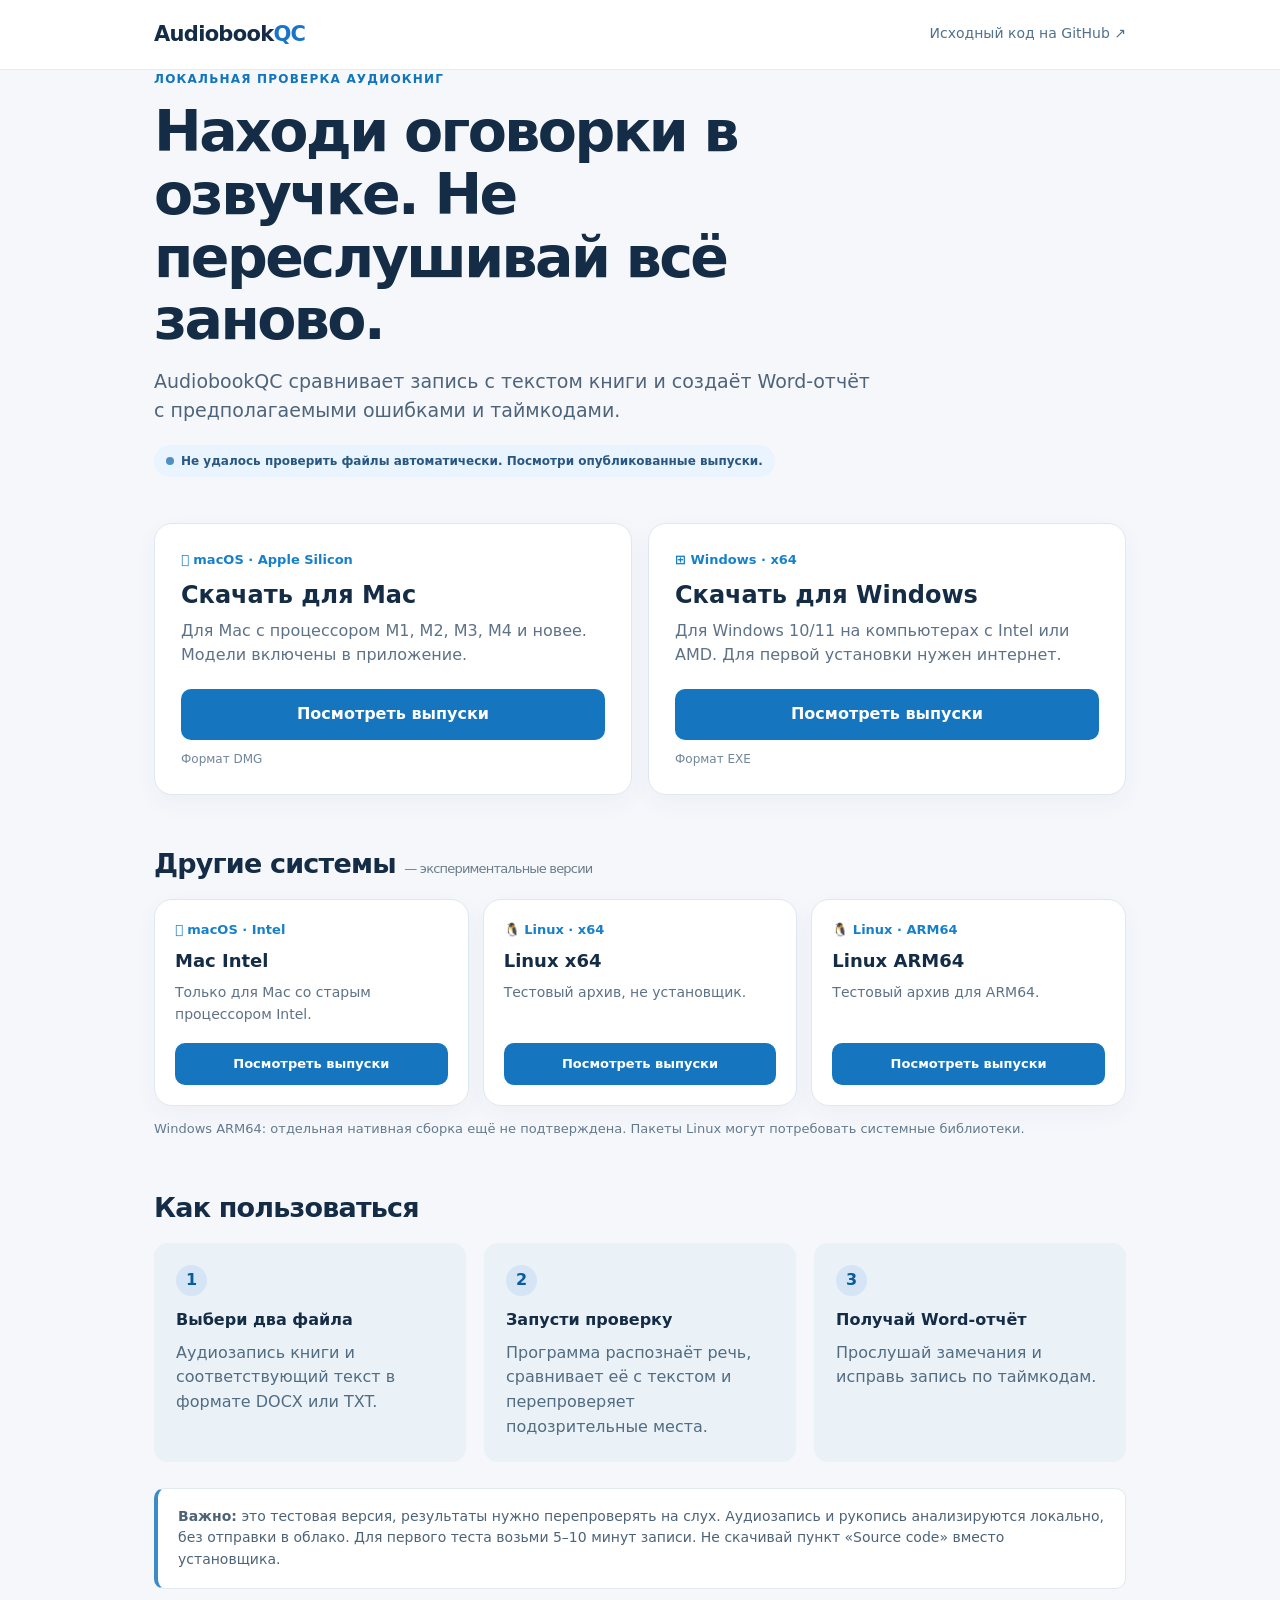
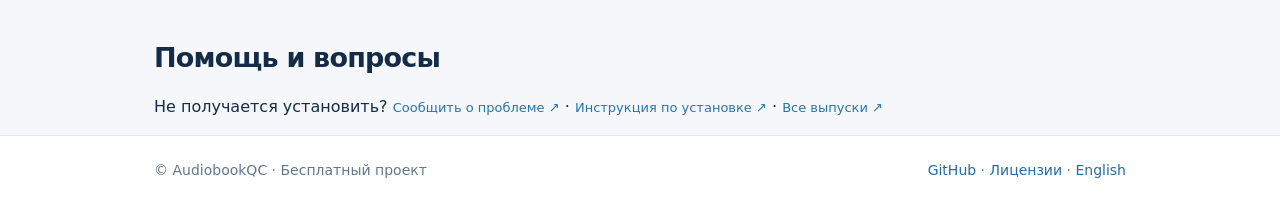
==== docs/index.html @ 245f8184 "Add files via upload" ====
<!doctype html>
<html lang="ru"><head><meta charset="utf-8"><meta name="viewport" content="width=device-width,initial-scale=1"><meta name="description" content="AudiobookQC — бесплатная локальная проверка озвучки аудиокниг. Скачать для Mac, Windows и Linux."><title>AudiobookQC — скачать для Mac, Windows и Linux</title>
<style>
:root{font-family:system-ui,-apple-system,BlinkMacSystemFont,"Segoe UI",sans-serif;color:#142c45;background:#f5f7fb;font-size:16px;line-height:1.55}*{box-sizing:border-box}body{margin:0}a{color:inherit}.wrap{max-width:1020px;margin:auto;padding:0 24px}header{background:#fff;border-bottom:1px solid #e4ebf2}nav{display:flex;align-items:center;justify-content:space-between;gap:16px;padding:18px 0}.logo{font-weight:850;font-size:21px;text-decoration:none;letter-spacing:-.7px}.logo span{color:#1975ca}.navlink{color:#51708c;font-size:14px;text-decoration:none}.navlink:hover{text-decoration:underline}main{padding:56px 0 75px}.eyebrow{color:#1175bd;font-weight:800;letter-spacing:.1em;font-size:12px;text-transform:uppercase}h1{font-size:clamp(35px,5.5vw,57px);line-height:1.1;letter-spacing:-.045em;max-width:750px;margin:12px 0 16px}p.lead{font-size:19px;color:#4e647b;max-width:720px;margin:0 0 19px}.tiny{font-size:13px;color:#637a8e}.status{display:inline-flex;gap:7px;align-items:center;padding:7px 12px;border-radius:99px;background:#eaf4ff;color:#275782;font-size:12px;font-weight:700;margin-bottom:28px}.status:before{content:'';width:8px;height:8px;border-radius:50%;background:#4d91c4}.cards{display:grid;grid-template-columns:repeat(2,minmax(0,1fr));gap:16px;margin:18px 0 30px}.card{background:white;border:1px solid #dfE8f0;border-radius:18px;padding:26px;box-shadow:0 8px 25px rgba(36,75,107,.045);display:flex;flex-direction:column;min-height:250px}.card h2{font-size:24px;line-height:1.25;margin:9px 0}.card p{color:#5e7287;margin:0 0 21px}.card .spacer{flex:1}.card .os{font-weight:700;color:#1680cb;font-size:13px}.button{display:inline-flex;align-items:center;justify-content:center;text-decoration:none;border-radius:10px;background:#1575be;color:white;font-weight:750;padding:13px 18px;min-height:48px;text-align:center;transition:background .15s}.button:hover{background:#0e5c98}.button.disabled{background:#e6ecf2;color:#60768a;pointer-events:none}.sub{font-size:12px;color:#70869a;margin-top:10px}.section{margin-top:48px}.section h2{font-size:27px;letter-spacing:-.03em;margin:0 0 14px}.other{display:grid;grid-template-columns:repeat(3,minmax(0,1fr));gap:14px}.compact{min-height:192px;padding:20px}.compact h3{font-size:18px;margin:7px 0}.compact p{font-size:14px;margin:0 0 17px}.compact .button{font-size:13px;min-height:42px;padding:9px}.how{display:grid;grid-template-columns:repeat(3,minmax(0,1fr));gap:18px}.how article{padding:22px;border-radius:14px;background:#eaf1f7}.how strong{font-size:16px}.how p{color:#526c82;margin:8px 0 0}.num{background:#d5e5f5;color:#095c9b;width:31px;height:31px;border-radius:50%;display:grid;place-items:center;font-weight:800;margin-bottom:12px}.notice{background:#fff;border:1px solid #e2e9f0;border-left:4px solid #3c8ac7;padding:17px 20px;border-radius:10px;color:#4d6478;margin-top:26px;font-size:14px}.otherlink{font-size:13px;color:#2774aa;text-decoration:none}footer{border-top:1px solid #dfE8f0;padding:24px 0;color:#60788d;font-size:14px;background:#fff}footer .wrap{display:flex;justify-content:space-between;gap:20px;flex-wrap:wrap}footer a{color:#246ba7;text-decoration:none}a:focus-visible{outline:3px solid #f0ac4d;outline-offset:3px}@media(max-width:760px){main{padding:36px 0 55px}.cards,.other,.how{grid-template-columns:1fr}.card{min-height:auto}.wrap{padding:0 17px}.navlink{font-size:12px}h1{font-size:38px}}
</style></head>
<body><header><div class="wrap"><nav><a class="logo" href="./">Audiobook<span>QC</span></a><a class="navlink" href="https://github.com/kus142kus/AudiobookQC">Исходный код на GitHub ↗</a></nav></div></header>
<main class="wrap">
<div class="eyebrow">Локальная проверка аудиокниг</div>
<h1>Находи оговорки в озвучке. Не переслушивай всё заново.</h1>
<p class="lead">AudiobookQC сравнивает запись с текстом книги и создаёт Word-отчёт с предполагаемыми ошибками и таймкодами.</p>
<div class="status" id="releaseStatus">Загружаем сведения о доступной версии…</div>
<section aria-label="Скачать приложение"><div class="cards">
<article class="card"><span class="os"> macOS · Apple Silicon</span><h2>Скачать для Mac</h2><p>Для Mac с процессором M1, M2, M3, M4 и новее. Модели включены в приложение.</p><div class="spacer"></div><a class="button disabled" id="mac" href="https://github.com/kus142kus/AudiobookQC/releases" aria-disabled="true">Проверяем наличие файла…</a><div class="sub" id="macInfo">Формат DMG</div></article>
<article class="card"><span class="os">⊞ Windows · x64</span><h2>Скачать для Windows</h2><p>Для Windows 10/11 на компьютерах с Intel или AMD. Для первой установки нужен интернет.</p><div class="spacer"></div><a class="button disabled" id="windows" href="https://github.com/kus142kus/AudiobookQC/releases" aria-disabled="true">Проверяем наличие файла…</a><div class="sub" id="windowsInfo">Формат EXE</div></article>
</div></section>
<section class="section" aria-labelledby="otherTitle"><h2 id="otherTitle">Другие системы <small style="font-size:13px;color:#6b7c8c;font-weight:500">— экспериментальные версии</small></h2><div class="other">
<article class="card compact"><span class="os"> macOS · Intel</span><h3>Mac Intel</h3><p>Только для Mac со старым процессором Intel.</p><div class="spacer"></div><a class="button disabled" href="https://github.com/kus142kus/AudiobookQC/releases" id="macIntel" aria-disabled="true">Проверяем…</a></article>
<article class="card compact"><span class="os">🐧 Linux · x64</span><h3>Linux x64</h3><p>Тестовый архив, не установщик.</p><div class="spacer"></div><a class="button disabled" href="https://github.com/kus142kus/AudiobookQC/releases" id="linux" aria-disabled="true">Проверяем…</a></article>
<article class="card compact"><span class="os">🐧 Linux · ARM64</span><h3>Linux ARM64</h3><p>Тестовый архив для ARM64.</p><div class="spacer"></div><a class="button disabled" href="https://github.com/kus142kus/AudiobookQC/releases" id="linuxArm" aria-disabled="true">Проверяем…</a></article>
</div><p class="tiny">Windows ARM64: отдельная нативная сборка ещё не подтверждена. Пакеты Linux могут потребовать системные библиотеки.</p></section>
<section class="section"><h2>Как пользоваться</h2><div class="how"><article><div class="num">1</div><strong>Выбери два файла</strong><p>Аудиозапись книги и соответствующий текст в формате DOCX или TXT.</p></article><article><div class="num">2</div><strong>Запусти проверку</strong><p>Программа распознаёт речь, сравнивает её с текстом и перепроверяет подозрительные места.</p></article><article><div class="num">3</div><strong>Получай Word-отчёт</strong><p>Прослушай замечания и исправь запись по таймкодам.</p></article></div></section>
<div class="notice"><strong>Важно:</strong> это тестовая версия, результаты нужно перепроверять на слух. Аудиозапись и рукопись анализируются локально, без отправки в облако. Для первого теста возьми 5–10 минут записи. Не скачивай пункт «Source code» вместо установщика.</div>
<section class="section"><h2>Помощь и вопросы</h2><p>Не получается установить? <a class="otherlink" href="https://github.com/kus142kus/AudiobookQC/issues">Сообщить о проблеме ↗</a> · <a class="otherlink" href="https://github.com/kus142kus/AudiobookQC/blob/main/docs/Установка-в-общем-доступе.md">Инструкция по установке ↗</a> · <a class="otherlink" href="https://github.com/kus142kus/AudiobookQC/releases">Все выпуски ↗</a></p></section>
</main>
<footer><div class="wrap"><span>© AudiobookQC · Бесплатный проект</span><span><a href="https://github.com/kus142kus/AudiobookQC">GitHub</a> · <a href="https://github.com/kus142kus/AudiobookQC/blob/main/THIRD_PARTY_NOTICES.md">Лицензии</a> · <a href="https://github.com/kus142kus/AudiobookQC/blob/main/README.en.md">English</a></span></div></footer>
<script>
(()=>{'use strict';
const repo='kus142kus/AudiobookQC', releases='https://github.com/'+repo+'/releases';
const wanted={mac:'AudiobookQC-Mac.dmg',windows:'AQC-Setup.exe',macIntel:'AudiobookQC-Mac-Intel-PREVIEW.dmg',linux:'AudiobookQC-Linux-x64-PREVIEW.tar.gz',linuxArm:'AudiobookQC-Linux-ARM64-PREVIEW.tar.gz'};
const labels={mac:'Скачать DMG для Mac',windows:'Скачать EXE для Windows',macIntel:'Скачать Mac Intel',linux:'Скачать Linux x64',linuxArm:'Скачать Linux ARM64'};
const fallback=()=>{document.getElementById('releaseStatus').textContent='Не удалось проверить файлы автоматически. Посмотри опубликованные выпуски.';
Object.keys(wanted).forEach(id=>{let el=document.getElementById(id);el.textContent='Посмотреть выпуски';el.classList.remove('disabled');el.removeAttribute('aria-disabled');el.href=releases;});};
const validUrl=(uri,tag)=>{try{let u=new URL(uri);return u.protocol==='https:'&&u.hostname==='github.com'&&u.pathname.startsWith('/'+repo+'/releases/download/'+encodeURIComponent(tag)+'/') }catch(e){return false}};
const fmt=(size)=> size>=1024**3?(size/1024**3).toFixed(2)+' ГиБ':Math.round(size/1024**2)+' МБ';
fetch('https://api.github.com/repos/'+repo+'/releases?per_page=30',{headers:{Accept:'application/vnd.github+json'}})
.then(r=>{if(!r.ok)throw Error('GitHub API '+r.status);return r.json()})
.then(list=>{if(!Array.isArray(list))throw Error('Unexpected API response');
const eligible=list.filter(r=>!r.draft && Array.isArray(r.assets) && r.tag_name && r.assets.some(a=>a.name===wanted.mac) && r.assets.some(a=>a.name===wanted.windows));
if(!eligible.length){fallback();return;}
// Never promote an old v0.2 release even if it contains similarly named files.
const newer=eligible.filter(r=>/^v1\.|^v[2-9]\d*\./.test(r.tag_name));
const release=(newer.length?newer:[])[0];if(!release){fallback();return;}
const assetByName=new Map(release.assets.map(a=>[a.name,a]));
document.getElementById('releaseStatus').textContent='Доступная версия: '+release.tag_name+(release.prerelease?' · тестовая':'');
Object.entries(wanted).forEach(([id,name])=>{const el=document.getElementById(id),a=assetByName.get(name);if(a&&a.size>0&&validUrl(a.browser_download_url,release.tag_name)){
el.href=a.browser_download_url;el.textContent=labels[id];el.classList.remove('disabled');el.removeAttribute('aria-disabled');el.setAttribute('download','');if(id==='mac'||id==='windows')document.getElementById(id+'Info').textContent=name+' · '+fmt(a.size);
}else{el.textContent='Пока недоступно';el.classList.add('disabled');el.setAttribute('aria-disabled','true');el.href=releases;}});
}).catch(fallback);
})();
</script></body></html>
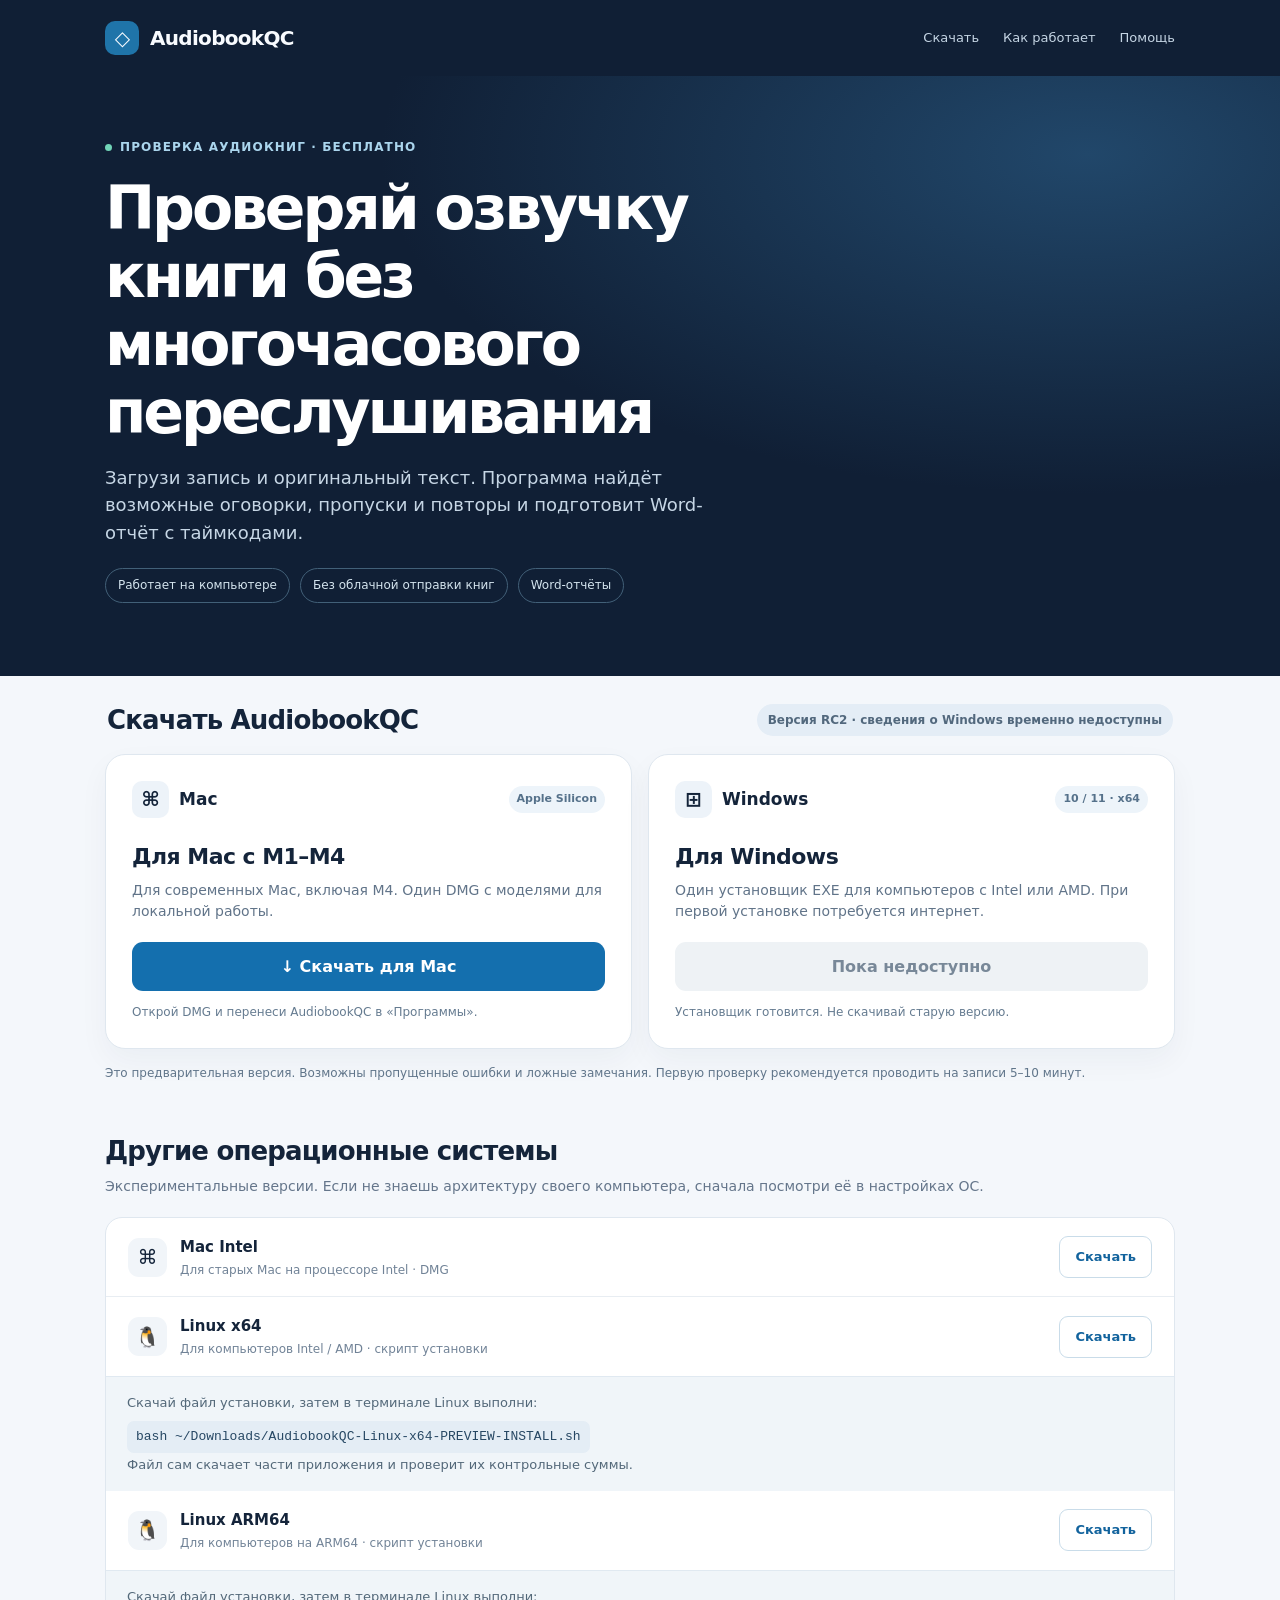
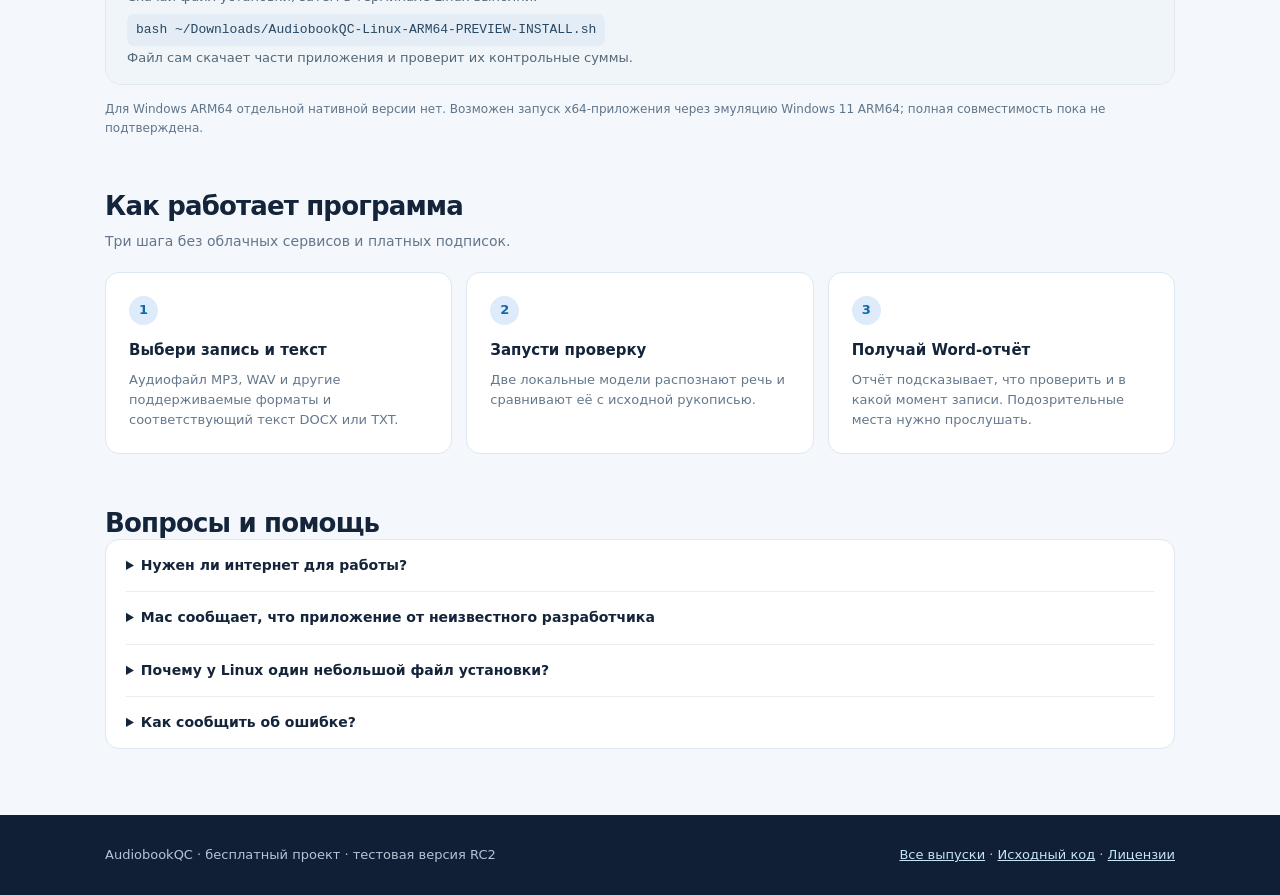
==== commit 496a65d8: "Add files via upload" ====
--- a/docs/index.html
+++ b/docs/index.html
@@ -1,50 +1,181 @@
 <!doctype html>
-<html lang="ru"><head><meta charset="utf-8"><meta name="viewport" content="width=device-width,initial-scale=1"><meta name="description" content="AudiobookQC — бесплатная локальная проверка озвучки аудиокниг. Скачать для Mac, Windows и Linux."><title>AudiobookQC — скачать для Mac, Windows и Linux</title>
-<style>
-:root{font-family:system-ui,-apple-system,BlinkMacSystemFont,"Segoe UI",sans-serif;color:#142c45;background:#f5f7fb;font-size:16px;line-height:1.55}*{box-sizing:border-box}body{margin:0}a{color:inherit}.wrap{max-width:1020px;margin:auto;padding:0 24px}header{background:#fff;border-bottom:1px solid #e4ebf2}nav{display:flex;align-items:center;justify-content:space-between;gap:16px;padding:18px 0}.logo{font-weight:850;font-size:21px;text-decoration:none;letter-spacing:-.7px}.logo span{color:#1975ca}.navlink{color:#51708c;font-size:14px;text-decoration:none}.navlink:hover{text-decoration:underline}main{padding:56px 0 75px}.eyebrow{color:#1175bd;font-weight:800;letter-spacing:.1em;font-size:12px;text-transform:uppercase}h1{font-size:clamp(35px,5.5vw,57px);line-height:1.1;letter-spacing:-.045em;max-width:750px;margin:12px 0 16px}p.lead{font-size:19px;color:#4e647b;max-width:720px;margin:0 0 19px}.tiny{font-size:13px;color:#637a8e}.status{display:inline-flex;gap:7px;align-items:center;padding:7px 12px;border-radius:99px;background:#eaf4ff;color:#275782;font-size:12px;font-weight:700;margin-bottom:28px}.status:before{content:'';width:8px;height:8px;border-radius:50%;background:#4d91c4}.cards{display:grid;grid-template-columns:repeat(2,minmax(0,1fr));gap:16px;margin:18px 0 30px}.card{background:white;border:1px solid #dfE8f0;border-radius:18px;padding:26px;box-shadow:0 8px 25px rgba(36,75,107,.045);display:flex;flex-direction:column;min-height:250px}.card h2{font-size:24px;line-height:1.25;margin:9px 0}.card p{color:#5e7287;margin:0 0 21px}.card .spacer{flex:1}.card .os{font-weight:700;color:#1680cb;font-size:13px}.button{display:inline-flex;align-items:center;justify-content:center;text-decoration:none;border-radius:10px;background:#1575be;color:white;font-weight:750;padding:13px 18px;min-height:48px;text-align:center;transition:background .15s}.button:hover{background:#0e5c98}.button.disabled{background:#e6ecf2;color:#60768a;pointer-events:none}.sub{font-size:12px;color:#70869a;margin-top:10px}.section{margin-top:48px}.section h2{font-size:27px;letter-spacing:-.03em;margin:0 0 14px}.other{display:grid;grid-template-columns:repeat(3,minmax(0,1fr));gap:14px}.compact{min-height:192px;padding:20px}.compact h3{font-size:18px;margin:7px 0}.compact p{font-size:14px;margin:0 0 17px}.compact .button{font-size:13px;min-height:42px;padding:9px}.how{display:grid;grid-template-columns:repeat(3,minmax(0,1fr));gap:18px}.how article{padding:22px;border-radius:14px;background:#eaf1f7}.how strong{font-size:16px}.how p{color:#526c82;margin:8px 0 0}.num{background:#d5e5f5;color:#095c9b;width:31px;height:31px;border-radius:50%;display:grid;place-items:center;font-weight:800;margin-bottom:12px}.notice{background:#fff;border:1px solid #e2e9f0;border-left:4px solid #3c8ac7;padding:17px 20px;border-radius:10px;color:#4d6478;margin-top:26px;font-size:14px}.otherlink{font-size:13px;color:#2774aa;text-decoration:none}footer{border-top:1px solid #dfE8f0;padding:24px 0;color:#60788d;font-size:14px;background:#fff}footer .wrap{display:flex;justify-content:space-between;gap:20px;flex-wrap:wrap}footer a{color:#246ba7;text-decoration:none}a:focus-visible{outline:3px solid #f0ac4d;outline-offset:3px}@media(max-width:760px){main{padding:36px 0 55px}.cards,.other,.how{grid-template-columns:1fr}.card{min-height:auto}.wrap{padding:0 17px}.navlink{font-size:12px}h1{font-size:38px}}
-</style></head>
-<body><header><div class="wrap"><nav><a class="logo" href="./">Audiobook<span>QC</span></a><a class="navlink" href="https://github.com/kus142kus/AudiobookQC">Исходный код на GitHub ↗</a></nav></div></header>
-<main class="wrap">
-<div class="eyebrow">Локальная проверка аудиокниг</div>
-<h1>Находи оговорки в озвучке. Не переслушивай всё заново.</h1>
-<p class="lead">AudiobookQC сравнивает запись с текстом книги и создаёт Word-отчёт с предполагаемыми ошибками и таймкодами.</p>
-<div class="status" id="releaseStatus">Загружаем сведения о доступной версии…</div>
-<section aria-label="Скачать приложение"><div class="cards">
-<article class="card"><span class="os"> macOS · Apple Silicon</span><h2>Скачать для Mac</h2><p>Для Mac с процессором M1, M2, M3, M4 и новее. Модели включены в приложение.</p><div class="spacer"></div><a class="button disabled" id="mac" href="https://github.com/kus142kus/AudiobookQC/releases" aria-disabled="true">Проверяем наличие файла…</a><div class="sub" id="macInfo">Формат DMG</div></article>
-<article class="card"><span class="os">⊞ Windows · x64</span><h2>Скачать для Windows</h2><p>Для Windows 10/11 на компьютерах с Intel или AMD. Для первой установки нужен интернет.</p><div class="spacer"></div><a class="button disabled" id="windows" href="https://github.com/kus142kus/AudiobookQC/releases" aria-disabled="true">Проверяем наличие файла…</a><div class="sub" id="windowsInfo">Формат EXE</div></article>
-</div></section>
-<section class="section" aria-labelledby="otherTitle"><h2 id="otherTitle">Другие системы <small style="font-size:13px;color:#6b7c8c;font-weight:500">— экспериментальные версии</small></h2><div class="other">
-<article class="card compact"><span class="os"> macOS · Intel</span><h3>Mac Intel</h3><p>Только для Mac со старым процессором Intel.</p><div class="spacer"></div><a class="button disabled" href="https://github.com/kus142kus/AudiobookQC/releases" id="macIntel" aria-disabled="true">Проверяем…</a></article>
-<article class="card compact"><span class="os">🐧 Linux · x64</span><h3>Linux x64</h3><p>Тестовый архив, не установщик.</p><div class="spacer"></div><a class="button disabled" href="https://github.com/kus142kus/AudiobookQC/releases" id="linux" aria-disabled="true">Проверяем…</a></article>
-<article class="card compact"><span class="os">🐧 Linux · ARM64</span><h3>Linux ARM64</h3><p>Тестовый архив для ARM64.</p><div class="spacer"></div><a class="button disabled" href="https://github.com/kus142kus/AudiobookQC/releases" id="linuxArm" aria-disabled="true">Проверяем…</a></article>
-</div><p class="tiny">Windows ARM64: отдельная нативная сборка ещё не подтверждена. Пакеты Linux могут потребовать системные библиотеки.</p></section>
-<section class="section"><h2>Как пользоваться</h2><div class="how"><article><div class="num">1</div><strong>Выбери два файла</strong><p>Аудиозапись книги и соответствующий текст в формате DOCX или TXT.</p></article><article><div class="num">2</div><strong>Запусти проверку</strong><p>Программа распознаёт речь, сравнивает её с текстом и перепроверяет подозрительные места.</p></article><article><div class="num">3</div><strong>Получай Word-отчёт</strong><p>Прослушай замечания и исправь запись по таймкодам.</p></article></div></section>
-<div class="notice"><strong>Важно:</strong> это тестовая версия, результаты нужно перепроверять на слух. Аудиозапись и рукопись анализируются локально, без отправки в облако. Для первого теста возьми 5–10 минут записи. Не скачивай пункт «Source code» вместо установщика.</div>
-<section class="section"><h2>Помощь и вопросы</h2><p>Не получается установить? <a class="otherlink" href="https://github.com/kus142kus/AudiobookQC/issues">Сообщить о проблеме ↗</a> · <a class="otherlink" href="https://github.com/kus142kus/AudiobookQC/blob/main/docs/Установка-в-общем-доступе.md">Инструкция по установке ↗</a> · <a class="otherlink" href="https://github.com/kus142kus/AudiobookQC/releases">Все выпуски ↗</a></p></section>
-</main>
-<footer><div class="wrap"><span>© AudiobookQC · Бесплатный проект</span><span><a href="https://github.com/kus142kus/AudiobookQC">GitHub</a> · <a href="https://github.com/kus142kus/AudiobookQC/blob/main/THIRD_PARTY_NOTICES.md">Лицензии</a> · <a href="https://github.com/kus142kus/AudiobookQC/blob/main/README.en.md">English</a></span></div></footer>
-<script>
-(()=>{'use strict';
-const repo='kus142kus/AudiobookQC', releases='https://github.com/'+repo+'/releases';
-const wanted={mac:'AudiobookQC-Mac.dmg',windows:'AQC-Setup.exe',macIntel:'AudiobookQC-Mac-Intel-PREVIEW.dmg',linux:'AudiobookQC-Linux-x64-PREVIEW.tar.gz',linuxArm:'AudiobookQC-Linux-ARM64-PREVIEW.tar.gz'};
-const labels={mac:'Скачать DMG для Mac',windows:'Скачать EXE для Windows',macIntel:'Скачать Mac Intel',linux:'Скачать Linux x64',linuxArm:'Скачать Linux ARM64'};
-const fallback=()=>{document.getElementById('releaseStatus').textContent='Не удалось проверить файлы автоматически. Посмотри опубликованные выпуски.';
-Object.keys(wanted).forEach(id=>{let el=document.getElementById(id);el.textContent='Посмотреть выпуски';el.classList.remove('disabled');el.removeAttribute('aria-disabled');el.href=releases;});};
-const validUrl=(uri,tag)=>{try{let u=new URL(uri);return u.protocol==='https:'&&u.hostname==='github.com'&&u.pathname.startsWith('/'+repo+'/releases/download/'+encodeURIComponent(tag)+'/') }catch(e){return false}};
-const fmt=(size)=> size>=1024**3?(size/1024**3).toFixed(2)+' ГиБ':Math.round(size/1024**2)+' МБ';
-fetch('https://api.github.com/repos/'+repo+'/releases?per_page=30',{headers:{Accept:'application/vnd.github+json'}})
-.then(r=>{if(!r.ok)throw Error('GitHub API '+r.status);return r.json()})
-.then(list=>{if(!Array.isArray(list))throw Error('Unexpected API response');
-const eligible=list.filter(r=>!r.draft && Array.isArray(r.assets) && r.tag_name && r.assets.some(a=>a.name===wanted.mac) && r.assets.some(a=>a.name===wanted.windows));
-if(!eligible.length){fallback();return;}
-// Never promote an old v0.2 release even if it contains similarly named files.
-const newer=eligible.filter(r=>/^v1\.|^v[2-9]\d*\./.test(r.tag_name));
-const release=(newer.length?newer:[])[0];if(!release){fallback();return;}
-const assetByName=new Map(release.assets.map(a=>[a.name,a]));
-document.getElementById('releaseStatus').textContent='Доступная версия: '+release.tag_name+(release.prerelease?' · тестовая':'');
-Object.entries(wanted).forEach(([id,name])=>{const el=document.getElementById(id),a=assetByName.get(name);if(a&&a.size>0&&validUrl(a.browser_download_url,release.tag_name)){
-el.href=a.browser_download_url;el.textContent=labels[id];el.classList.remove('disabled');el.removeAttribute('aria-disabled');el.setAttribute('download','');if(id==='mac'||id==='windows')document.getElementById(id+'Info').textContent=name+' · '+fmt(a.size);
-}else{el.textContent='Пока недоступно';el.classList.add('disabled');el.setAttribute('aria-disabled','true');el.href=releases;}});
-}).catch(fallback);
-})();
-</script></body></html>
+<html lang="ru">
+<head>
+  <meta charset="utf-8">
+  <meta name="viewport" content="width=device-width, initial-scale=1">
+  <meta name="theme-color" content="#101f35">
+  <meta name="description" content="AudiobookQC — бесплатная локальная проверка озвучки аудиокниг. Скачать для Mac, Windows и Linux. Word-отчёты с таймкодами.">
+  <title>AudiobookQC — скачать программу</title>
+  <style>
+    :root{font:16px/1.53 -apple-system,BlinkMacSystemFont,"Segoe UI",system-ui,sans-serif;color:#14243a;background:#f4f7fb}
+    *{box-sizing:border-box}html{scroll-behavior:smooth}body{margin:0}a{color:inherit}
+    .wrap{width:min(1070px,calc(100% - 44px));margin:auto}
+    .header{background:#101f35;color:#f8fbff}
+    nav{display:flex;justify-content:space-between;align-items:center;padding:21px 0;gap:14px}
+    .logo{display:flex;gap:11px;align-items:center;font-size:20px;font-weight:840;letter-spacing:-.7px;text-decoration:none}
+    .logo-icon{display:inline-grid;place-items:center;width:34px;height:34px;border-radius:10px;background:#1f74a9;font-size:20px}
+    .nav-links{display:flex;gap:24px;align-items:center;font-size:13px;color:#c5d5e4}
+    .nav-links a{text-decoration:none}.nav-links a:hover{text-decoration:underline}
+    .hero{padding:58px 0 73px;background:radial-gradient(ellipse at 85% 13%,#21476a 0,transparent 46%),#101f35;color:white}
+    .eyebrow{display:inline-flex;align-items:center;gap:8px;color:#aad5ed;font-size:12px;font-weight:750;letter-spacing:.095em;text-transform:uppercase}
+    .eyebrow:before{content:"";width:7px;height:7px;border-radius:50%;background:#71d4b7}
+    h1{font-size:clamp(34px,5.4vw,60px);letter-spacing:-.052em;line-height:1.13;max-width:740px;margin:17px 0}
+    .intro{color:#c6d6e5;font-size:18px;max-width:650px;margin:0 0 22px}
+    .chips{display:flex;flex-wrap:wrap;gap:10px}
+    .chip{border:1px solid #426078;border-radius:100px;padding:7px 12px;color:#d4e4ee;font-size:12px}
+    .sheet{position:relative;margin:28px auto 0}
+    .sheet-title{display:flex;justify-content:space-between;gap:12px;align-items:end;margin:0 2px 18px}
+    .sheet-title h2,.section h2{font-size:26px;letter-spacing:-.032em;line-height:1.2;margin:0}
+    .release{font-size:12px;font-weight:680;background:#e4edf6;color:#52687d;padding:7px 11px;border-radius:99px;max-width:100%}
+    .downloads{display:grid;grid-template-columns:repeat(2,minmax(0,1fr));gap:16px}
+    .download-card{background:white;border:1px solid #dfe7ef;border-radius:20px;box-shadow:0 12px 30px #15243b0b;padding:26px;min-height:274px;display:flex;flex-direction:column}
+    .download-top{display:flex;align-items:center;justify-content:space-between;gap:10px}
+    .platform{display:flex;align-items:center;gap:10px;font-weight:780;font-size:17px}
+    .os-icon{width:37px;height:37px;border-radius:10px;background:#edf3f9;display:grid;place-items:center;font-size:20px}
+    .tag{font-size:11px;font-weight:700;color:#55718a;background:#edf4fa;padding:5px 8px;border-radius:100px;white-space:nowrap}
+    .download-card h3{margin:22px 0 6px;font-size:22px;letter-spacing:-.025em}
+    .download-card p{color:#617489;margin:0 0 20px;font-size:14px}
+    .grow{flex:1}
+    .btn{display:flex;align-items:center;justify-content:center;gap:9px;min-height:49px;border:0;border-radius:11px;background:#146fae;color:white;font:inherit;font-weight:780;text-decoration:none;cursor:pointer;padding:12px 15px;text-align:center}
+    .btn:hover{background:#075789}.btn:focus-visible,.small-btn:focus-visible,a:focus-visible,summary:focus-visible{outline:3px solid #f5b64e;outline-offset:3px}
+    .btn.secondary{background:#ebf2f8;color:#175884}.btn.secondary:hover{background:#dcebf6}
+    .btn.disabled{pointer-events:none;background:#eef2f5;color:#788898;cursor:default}
+    .hint{font-size:12px;color:#657b90;margin-top:12px;min-height:18px}
+    .hint.error{color:#936d13}
+    .section{margin-top:54px}.section-lead{color:#65768b;font-size:14px;margin:9px 0 19px}
+    .alternatives{background:white;border:1px solid #dfe7ef;border-radius:17px;overflow:hidden}
+    .alt{display:flex;align-items:center;gap:16px;justify-content:space-between;padding:18px 22px}
+    .alt+.alt{border-top:1px solid #e8edf2}
+    .alt-head{display:flex;align-items:center;gap:13px;min-width:0}
+    .alt-icon{width:39px;height:39px;display:grid;place-items:center;background:#f1f5f9;border-radius:11px;flex-shrink:0;font-size:20px}
+    .alt strong{display:block;font-size:15px}.alt span.note{display:block;font-size:12px;color:#718397;line-height:1.4;margin-top:3px}
+    .small-btn{padding:10px 15px;border:1px solid #c9dce9;color:#12639d;text-decoration:none;border-radius:9px;font-size:13px;font-weight:750;white-space:nowrap;display:inline-block}
+    .small-btn:hover{background:#eef6fa}.small-btn.disabled{pointer-events:none;color:#8594a2;background:#f1f4f7;border:1px solid #edf0f3}
+    .linux-guide{display:none;background:#f0f5f9;padding:16px 21px;color:#536879;font-size:13px;border-top:1px solid #e0e9f1}
+    .linux-guide.show{display:block}.linux-guide code{display:inline-block;padding:6px 9px;border-radius:7px;background:#e4edf5;color:#264763;margin:8px 0 2px;word-break:break-all}
+    .steps{display:grid;grid-template-columns:repeat(3,minmax(0,1fr));gap:14px}
+    .step{border:1px solid #dee8ef;background:#fff;border-radius:14px;padding:23px}
+    .number{width:29px;height:29px;display:grid;place-items:center;border-radius:50%;background:#ddebfa;color:#1568a5;font-size:13px;font-weight:850;margin-bottom:13px}
+    .step strong{font-size:15px}.step p{font-size:13px;color:#64788b;margin:8px 0 0}
+    .faq{background:#fff;border:1px solid #dfe7ef;border-radius:14px;padding:0 20px}
+    details{padding:15px 0}details+details{border-top:1px solid #e8edf2}
+    summary{cursor:pointer;font-weight:720;font-size:14px}details p{font-size:13px;color:#5a6f83;margin:9px 0 0}
+    footer{margin-top:66px;background:#101f35;color:#b5c5d4;padding:30px 0;font-size:13px}
+    footer .wrap{display:flex;justify-content:space-between;gap:18px;flex-wrap:wrap}
+    footer a{color:#c7e4f6}
+    .warning{font-size:12px;color:#60758a;margin:15px 0 0}
+    @media(max-width:740px){.hero{padding:39px 0 70px}.downloads,.steps{grid-template-columns:1fr}.download-card{min-height:236px}.sheet-title{align-items:flex-start;flex-direction:column}.nav-links{gap:12px}.nav-links a:nth-child(2){display:none}.alt{padding:15px;align-items:flex-start;gap:8px}.alt .alt-head{align-items:flex-start}.alt .small-btn{font-size:12px;padding:9px}.wrap{width:min(1070px,calc(100% - 28px))}.hero h1{font-size:36px}}
+  </style>
+</head>
+<body>
+  <header class="header"><div class="wrap"><nav>
+    <a class="logo" href="./"><span class="logo-icon" aria-hidden="true">◇</span> AudiobookQC</a>
+    <div class="nav-links"><a href="#downloads">Скачать</a><a href="#how">Как работает</a><a href="#help">Помощь</a></div>
+  </nav></div></header>
+  <div class="hero"><div class="wrap">
+    <div class="eyebrow">Проверка аудиокниг · бесплатно</div>
+    <h1>Проверяй озвучку книги без многочасового переслушивания</h1>
+    <p class="intro">Загрузи запись и оригинальный текст. Программа найдёт возможные оговорки, пропуски и повторы и подготовит Word-отчёт с таймкодами.</p>
+    <div class="chips"><span class="chip">Работает на компьютере</span><span class="chip">Без облачной отправки книг</span><span class="chip">Word-отчёты</span></div>
+  </div></div>
+  <main class="wrap">
+    <section class="sheet" id="downloads" aria-labelledby="downloads-title">
+      <div class="sheet-title"><h2 id="downloads-title">Скачать AudiobookQC</h2><span class="release" id="release-status" role="status">RC2 · тестовая версия</span></div>
+      <div class="downloads">
+        <article class="download-card"><div class="download-top"><div class="platform"><span class="os-icon" aria-hidden="true">⌘</span>Mac</div><span class="tag">Apple Silicon</span></div>
+          <h3>Для Mac с M1–M4</h3><p>Для современных Mac, включая M4. Один DMG с моделями для локальной работы.</p><div class="grow"></div>
+          <a class="btn" id="mac" href="https://github.com/kus142kus/AudiobookQC/releases/download/v1.0.0-rc.2-m4.1/AudiobookQC-Mac.dmg">↓ Скачать для Mac</a>
+          <div class="hint" id="mac-hint">Открой DMG и перенеси AudiobookQC в «Программы».</div>
+        </article>
+        <article class="download-card"><div class="download-top"><div class="platform"><span class="os-icon" aria-hidden="true">⊞</span>Windows</div><span class="tag">10 / 11 · x64</span></div>
+          <h3>Для Windows</h3><p>Один установщик EXE для компьютеров с Intel или AMD. При первой установке потребуется интернет.</p><div class="grow"></div>
+          <a class="btn disabled" id="windows" aria-disabled="true">Пока недоступно</a>
+          <div class="hint" id="windows-hint">Не скачивай архив модели отдельно.</div>
+        </article>
+      </div>
+      <p class="warning">Это предварительная версия. Возможны пропущенные ошибки и ложные замечания. Первую проверку рекомендуется проводить на записи 5–10 минут.</p>
+    </section>
+    <section class="section" aria-labelledby="others-title">
+      <h2 id="others-title">Другие операционные системы</h2><p class="section-lead">Экспериментальные версии. Если не знаешь архитектуру своего компьютера, сначала посмотри её в настройках ОС.</p>
+      <div class="alternatives">
+        <div class="alt"><div class="alt-head"><div class="alt-icon" aria-hidden="true">⌘</div><div><strong>Mac Intel</strong><span class="note">Для старых Mac на процессоре Intel · DMG</span></div></div><a id="intel" class="small-btn" href="https://github.com/kus142kus/AudiobookQC/releases/download/v1.0.0-rc.2-m4.1/AudiobookQC-Mac-Intel-PREVIEW.dmg">Скачать</a></div>
+        <div class="alt"><div class="alt-head"><div class="alt-icon" aria-hidden="true">🐧</div><div><strong>Linux x64</strong><span class="note">Для компьютеров Intel / AMD · скрипт установки</span></div></div><a id="linux-x64" class="small-btn" href="https://github.com/kus142kus/AudiobookQC/releases/download/v1.0.0-rc.2-m4.1/AudiobookQC-Linux-x64-PREVIEW-INSTALL.sh">Скачать</a></div>
+        <div class="linux-guide" id="guide-x64">Скачай файл установки, затем в терминале Linux выполни:<br><code>bash ~/Downloads/AudiobookQC-Linux-x64-PREVIEW-INSTALL.sh</code><br>Файл сам скачает части приложения и проверит их контрольные суммы.</div>
+        <div class="alt"><div class="alt-head"><div class="alt-icon" aria-hidden="true">🐧</div><div><strong>Linux ARM64</strong><span class="note">Для компьютеров на ARM64 · скрипт установки</span></div></div><a id="linux-arm64" class="small-btn" href="https://github.com/kus142kus/AudiobookQC/releases/download/v1.0.0-rc.2-m4.1/AudiobookQC-Linux-ARM64-PREVIEW-INSTALL.sh">Скачать</a></div>
+        <div class="linux-guide" id="guide-arm64">Скачай файл установки, затем в терминале Linux выполни:<br><code>bash ~/Downloads/AudiobookQC-Linux-ARM64-PREVIEW-INSTALL.sh</code><br>Файл сам скачает части приложения и проверит их контрольные суммы.</div>
+      </div>
+      <p class="warning">Для Windows ARM64 отдельной нативной версии нет. Возможен запуск x64-приложения через эмуляцию Windows 11 ARM64; полная совместимость пока не подтверждена.</p>
+    </section>
+    <section class="section" id="how"><h2>Как работает программа</h2><p class="section-lead">Три шага без облачных сервисов и платных подписок.</p>
+      <div class="steps">
+        <article class="step"><div class="number">1</div><strong>Выбери запись и текст</strong><p>Аудиофайл MP3, WAV и другие поддерживаемые форматы и соответствующий текст DOCX или TXT.</p></article>
+        <article class="step"><div class="number">2</div><strong>Запусти проверку</strong><p>Две локальные модели распознают речь и сравнивают её с исходной рукописью.</p></article>
+        <article class="step"><div class="number">3</div><strong>Получай Word-отчёт</strong><p>Отчёт подсказывает, что проверить и в какой момент записи. Подозрительные места нужно прослушать.</p></article>
+      </div>
+    </section>
+    <section class="section" id="help"><h2>Вопросы и помощь</h2><div class="faq">
+      <details><summary>Нужен ли интернет для работы?</summary><p>Для установки Windows-модели интернет нужен один раз. После установки проверка выполняется локально. Mac Apple Silicon получает модели вместе с DMG.</p></details>
+      <details><summary>Mac сообщает, что приложение от неизвестного разработчика</summary><p>Проверь, что DMG скачан по этой ссылке. В macOS открой «Системные настройки → Конфиденциальность и безопасность» и найди разрешение на запуск AudiobookQC. Если система предупреждает о вредоносном ПО или повреждении файла, не отключай защиту — сообщи о проблеме.</p></details>
+      <details><summary>Почему у Linux один небольшой файл установки?</summary><p>Полный пакет Linux слишком велик для одного файла GitHub. Скрипт автоматически скачивает проверенные части. Если ты не уверен, как работать в терминале, воспользуйся помощью технического специалиста.</p></details>
+      <details><summary>Как сообщить об ошибке?</summary><p>Открой <a href="https://github.com/kus142kus/AudiobookQC/issues" rel="noopener noreferrer">раздел сообщений об ошибках</a>. Не прикладывай чужие рукописи или записи без разрешения правообладателя.</p></details>
+    </div></section>
+  </main>
+  <footer><div class="wrap"><span>AudiobookQC · бесплатный проект · <span id="footer-version">тестовая версия RC2</span></span><span><a href="https://github.com/kus142kus/AudiobookQC/releases">Все выпуски</a> · <a href="https://github.com/kus142kus/AudiobookQC">Исходный код</a> · <a href="https://github.com/kus142kus/AudiobookQC/blob/main/THIRD_PARTY_NOTICES.md">Лицензии</a></span></div></footer>
+  <script>
+  (()=>{
+    'use strict';
+    const repo='kus142kus/AudiobookQC';
+    // Deliberately pinned to tested release. Old v0.2/v0.9 assets are NEVER selected.
+    const tag='v1.0.0-rc.2-m4.1';
+    const base=`https://github.com/${repo}/releases/download/${tag}/`;
+    const assets={
+      mac:'AudiobookQC-Mac.dmg',
+      windows:'AQC-Setup.exe',
+      intel:'AudiobookQC-Mac-Intel-PREVIEW.dmg',
+      'linux-x64':'AudiobookQC-Linux-x64-PREVIEW-INSTALL.sh',
+      'linux-arm64':'AudiobookQC-Linux-ARM64-PREVIEW-INSTALL.sh'
+    };
+    const texts={mac:'↓ Скачать для Mac',windows:'↓ Скачать для Windows',intel:'Скачать',
+      'linux-x64':'Скачать','linux-arm64':'Скачать'};
+    const $=id=>document.getElementById(id);
+    function update(id, available){
+      const a=$(id);
+      if(!a)return;
+      if(available){a.href=base+encodeURIComponent(assets[id]);a.textContent=texts[id];a.classList.remove('disabled');a.removeAttribute('aria-disabled');}
+      else{a.removeAttribute('href');a.classList.add('disabled');a.setAttribute('aria-disabled','true');a.textContent='Пока недоступно';}
+      if(id==='windows'){$('windows-hint').textContent=available?'Один EXE. Модель загрузится автоматически при установке.':'Установщик готовится. Не скачивай старую версию.';}
+      if(id==='linux-x64')$('guide-x64').classList.toggle('show',available);
+      if(id==='linux-arm64')$('guide-arm64').classList.toggle('show',available);
+    }
+    function validateAsset(a,name){
+      try{const u=new URL(a.browser_download_url);return a.name===name&&a.size>0&&u.protocol==='https:'&&u.hostname==='github.com'&&u.pathname===`/${repo}/releases/download/${tag}/${encodeURIComponent(name)}`;}
+      catch(_){return false;}
+    }
+    async function check(){
+      try{
+        const controller=new AbortController();
+        const timeout=setTimeout(()=>controller.abort(),9000);
+        let response;
+        try{response=await fetch(`https://api.github.com/repos/${repo}/releases/tags/${encodeURIComponent(tag)}`,{
+          headers:{Accept:'application/vnd.github+json'},signal:controller.signal,cache:'no-store'});}
+        finally{clearTimeout(timeout);}
+        if(!response.ok)throw Error(`GitHub API ${response.status}`);
+        const data=await response.json();
+        if(data.draft||data.tag_name!==tag||!Array.isArray(data.assets))throw Error('Release unavailable');
+        const found=new Map(data.assets.map(a=>[a.name,a]));
+        for(const [id,name] of Object.entries(assets))update(id,validateAsset(found.get(name)||{},name));
+        $('release-status').textContent='Версия '+tag+' · тестовая';
+        $('footer-version').textContent='версия '+tag;
+      }catch(err){
+        // Screenshots confirm these public assets exist. Keep those links working
+        // during GitHub API rate limits. NEVER guess Windows availability.
+        for(const id of ['mac','intel','linux-x64','linux-arm64'])update(id,true);
+        update('windows',false);
+        $('release-status').textContent='Версия RC2 · сведения о Windows временно недоступны';
+      }
+    }
+    check();
+  })();
+  </script>
+</body>
+</html>
